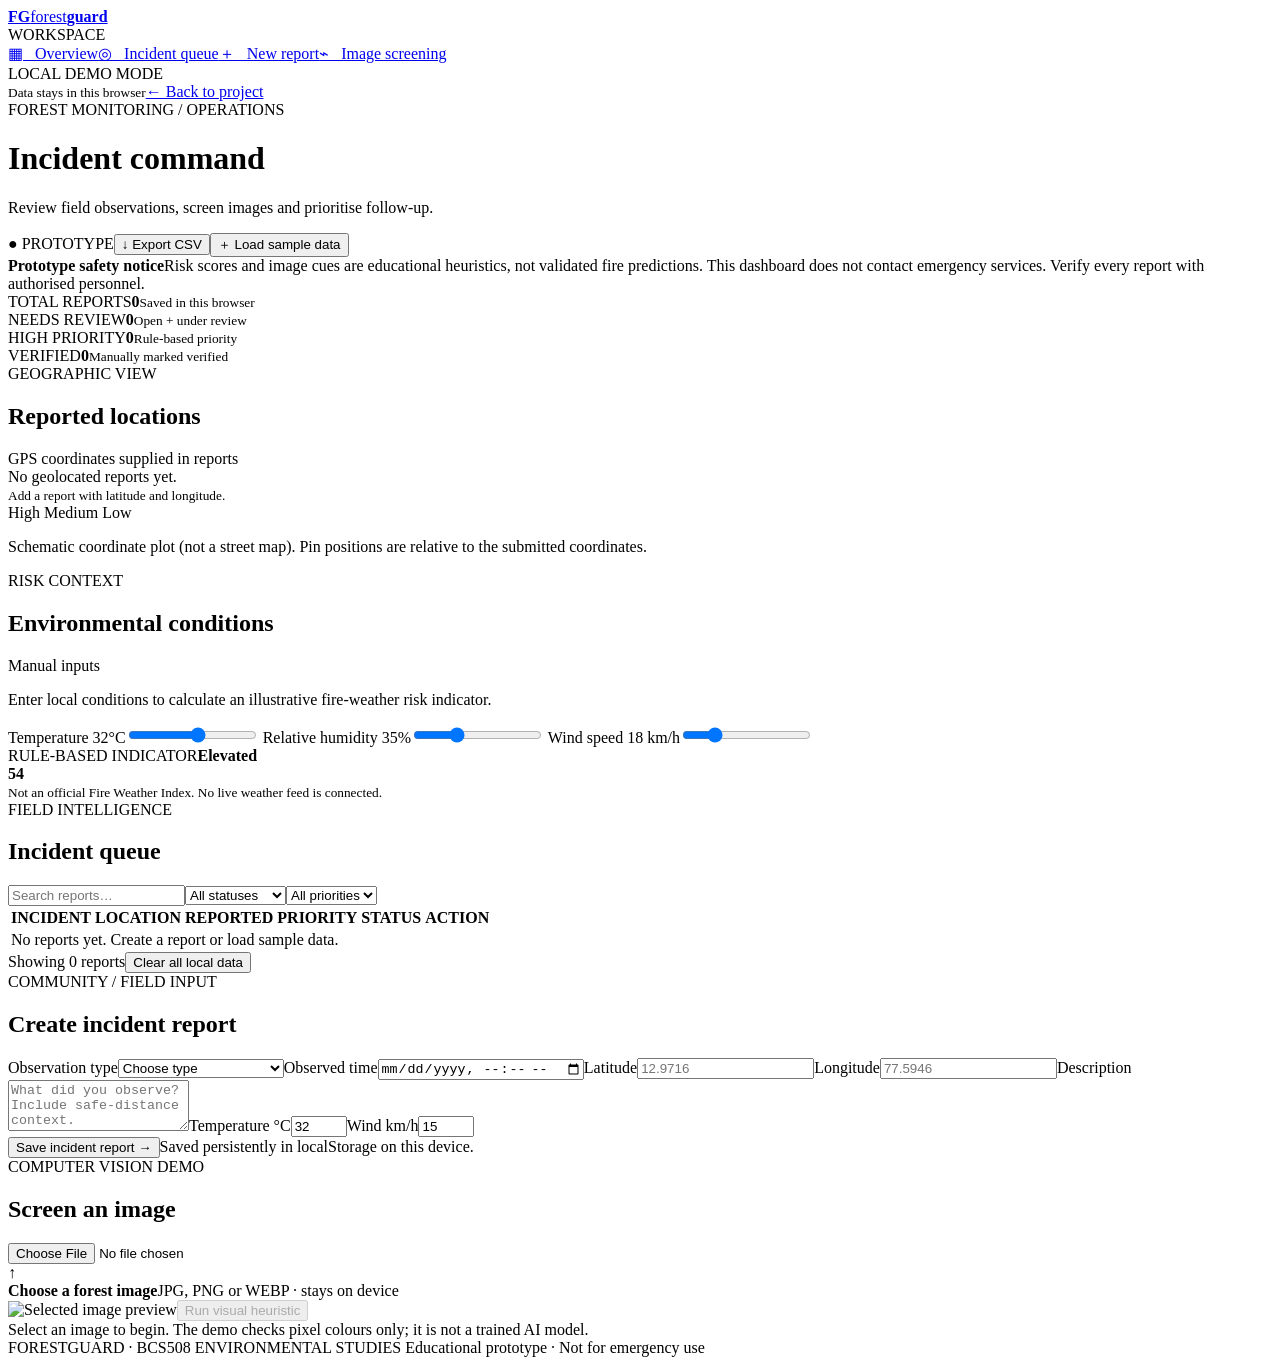
==== dashboard.html @ 06af94e9 "Add interactive ForestGuard operations dashboard" ====
<!doctype html>
<html lang="en"><head><meta charset="utf-8"><meta name="viewport" content="width=device-width,initial-scale=1"><meta name="theme-color" content="#142c21"><title>ForestGuard | Operations Dashboard</title><link rel="stylesheet" href="dashboard.css"></head>
<body>
<aside class="sidebar"><a class="brand" href="index.html"><b>FG</b><span>forest<strong>guard</strong></span></a><div class="side-label">WORKSPACE</div><a class="side-link active" href="#overview">▦ &nbsp; Overview</a><a class="side-link" href="#incidents">◎ &nbsp; Incident queue</a><a class="side-link" href="#new-report">＋ &nbsp; New report</a><a class="side-link" href="#screening">⌁ &nbsp; Image screening</a><div class="side-bottom"><span class="live-dot"></span> LOCAL DEMO MODE<br><small>Data stays in this browser</small><a href="index.html">← Back to project</a></div></aside>
<main class="main" id="overview">
<header class="header"><div><div class="eyebrow">FOREST MONITORING / OPERATIONS</div><h1>Incident command</h1><p>Review field observations, screen images and prioritise follow-up.</p></div><div class="header-actions"><span class="mode">● PROTOTYPE</span><button class="btn ghost" id="exportBtn">↓ Export CSV</button><button class="btn primary" id="sampleBtn">＋ Load sample data</button></div></header>
<div class="notice"><b>Prototype safety notice</b><span>Risk scores and image cues are educational heuristics, not validated fire predictions. This dashboard does not contact emergency services. Verify every report with authorised personnel.</span></div>
<section class="metrics"><article><span>TOTAL REPORTS</span><strong id="totalCount">0</strong><small>Saved in this browser</small></article><article><span>NEEDS REVIEW</span><strong id="reviewCount">0</strong><small>Open + under review</small></article><article><span>HIGH PRIORITY</span><strong id="highCount">0</strong><small>Rule-based priority</small></article><article><span>VERIFIED</span><strong id="verifiedCount">0</strong><small>Manually marked verified</small></article></section>
<section class="content-grid">
<div class="panel map-panel"><div class="panel-head"><div><span class="eyebrow">GEOGRAPHIC VIEW</span><h2>Reported locations</h2></div><span class="subtle">GPS coordinates supplied in reports</span></div><div class="map" id="map"><div class="map-grid"></div><div class="map-empty" id="mapEmpty">No geolocated reports yet.<br><small>Add a report with latitude and longitude.</small></div><div class="map-pins" id="mapPins"></div><div class="map-legend"><span><i class="pin red"></i> High</span><span><i class="pin amber"></i> Medium</span><span><i class="pin green"></i> Low</span></div></div><p class="map-foot">Schematic coordinate plot (not a street map). Pin positions are relative to the submitted coordinates.</p></div>
<div class="panel priority-panel"><div class="panel-head"><div><span class="eyebrow">RISK CONTEXT</span><h2>Environmental conditions</h2></div><span class="subtle">Manual inputs</span></div><p class="panel-copy">Enter local conditions to calculate an illustrative fire-weather risk indicator.</p>
<label>Temperature <output id="tempOut">32°C</output><input id="temperature" type="range" min="10" max="50" value="32"></label>
<label>Relative humidity <output id="humidityOut">35%</output><input id="humidity" type="range" min="5" max="100" value="35"></label>
<label>Wind speed <output id="windOut">18 km/h</output><input id="wind" type="range" min="0" max="80" value="18"></label>
<div class="risk-result"><div><span>RULE-BASED INDICATOR</span><strong id="weatherRisk">Elevated</strong></div><b id="weatherScore">54</b></div><small class="subtle">Not an official Fire Weather Index. No live weather feed is connected.</small></div>
</section>
<section class="panel table-panel" id="incidents"><div class="panel-head"><div><span class="eyebrow">FIELD INTELLIGENCE</span><h2>Incident queue</h2></div><div class="filters"><input id="searchInput" placeholder="Search reports…"><select id="statusFilter"><option value="all">All statuses</option><option>Open</option><option>Under review</option><option>Verified</option><option>False alarm</option></select><select id="priorityFilter"><option value="all">All priorities</option><option>High</option><option>Medium</option><option>Low</option></select></div></div><div class="table-wrap"><table><thead><tr><th>INCIDENT</th><th>LOCATION</th><th>REPORTED</th><th>PRIORITY</th><th>STATUS</th><th>ACTION</th></tr></thead><tbody id="incidentRows"><tr><td colspan="6" class="empty-row">No reports yet. Create a report or load sample data.</td></tr></tbody></table></div><div class="table-foot"><span id="showingCount">Showing 0 reports</span><button class="link-btn" id="clearBtn">Clear all local data</button></div></section>
<section class="bottom-grid">
<div class="panel" id="new-report"><div class="panel-head"><div><span class="eyebrow">COMMUNITY / FIELD INPUT</span><h2>Create incident report</h2></div></div><form id="reportForm" class="form-grid"><label>Observation type<select id="type" required><option value="">Choose type</option><option>Visible smoke</option><option>Visible flame</option><option>Burning vegetation</option><option>Strong burning smell</option><option>Other suspicious activity</option></select></label><label>Observed time<input id="time" type="datetime-local" required></label><label>Latitude<input id="lat" type="number" min="-90" max="90" step="any" placeholder="12.9716"></label><label>Longitude<input id="lon" type="number" min="-180" max="180" step="any" placeholder="77.5946"></label><label class="wide">Description<textarea id="description" rows="3" placeholder="What did you observe? Include safe-distance context."></textarea></label><label>Temperature °C<input id="reportTemp" type="number" min="-20" max="60" value="32"></label><label>Wind km/h<input id="reportWind" type="number" min="0" max="200" value="15"></label><div class="wide"><button class="btn primary" type="submit">Save incident report →</button><span class="inline-hint">Saved persistently in localStorage on this device.</span></div></form></div>
<div class="panel" id="screening"><div class="panel-head"><div><span class="eyebrow">COMPUTER VISION DEMO</span><h2>Screen an image</h2></div></div><div class="image-drop" id="imageDrop"><input type="file" id="imageFile" accept="image/*"><div class="upload-glyph">↑</div><b>Choose a forest image</b><span>JPG, PNG or WEBP · stays on device</span></div><img id="imagePreview" class="image-preview hidden" alt="Selected image preview"><button class="btn primary full" id="screenBtn" disabled>Run visual heuristic</button><div id="imageResult" class="image-result">Select an image to begin. The demo checks pixel colours only; it is not a trained AI model.</div></div>
</section>
<footer>FORESTGUARD · BCS508 ENVIRONMENTAL STUDIES <span>Educational prototype · Not for emergency use</span></footer>
</main><script src="dashboard.js"></script></body></html>
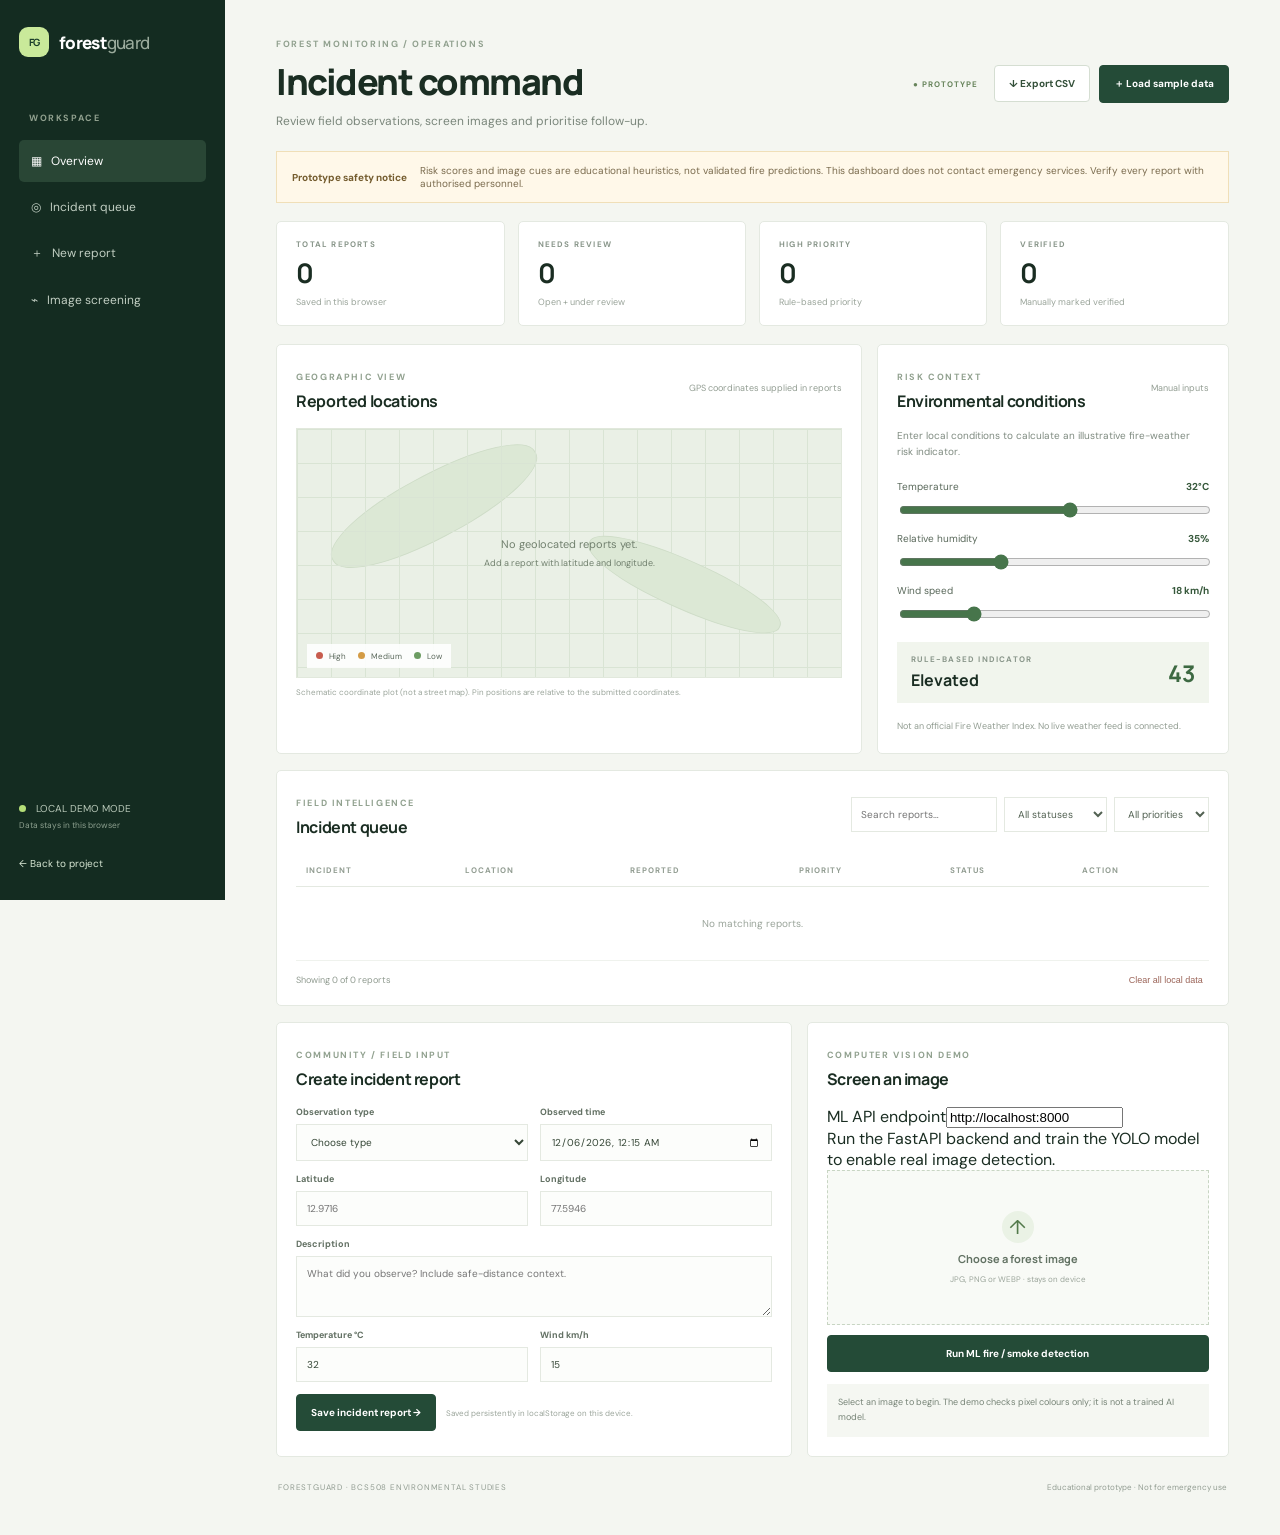
==== commit b2909177: "Connect image screening interface to ForestGuard ML API" ====
--- a/dashboard.html
+++ b/dashboard.html
@@ -17,7 +17,7 @@
 <section class="panel table-panel" id="incidents"><div class="panel-head"><div><span class="eyebrow">FIELD INTELLIGENCE</span><h2>Incident queue</h2></div><div class="filters"><input id="searchInput" placeholder="Search reports…"><select id="statusFilter"><option value="all">All statuses</option><option>Open</option><option>Under review</option><option>Verified</option><option>False alarm</option></select><select id="priorityFilter"><option value="all">All priorities</option><option>High</option><option>Medium</option><option>Low</option></select></div></div><div class="table-wrap"><table><thead><tr><th>INCIDENT</th><th>LOCATION</th><th>REPORTED</th><th>PRIORITY</th><th>STATUS</th><th>ACTION</th></tr></thead><tbody id="incidentRows"><tr><td colspan="6" class="empty-row">No reports yet. Create a report or load sample data.</td></tr></tbody></table></div><div class="table-foot"><span id="showingCount">Showing 0 reports</span><button class="link-btn" id="clearBtn">Clear all local data</button></div></section>
 <section class="bottom-grid">
 <div class="panel" id="new-report"><div class="panel-head"><div><span class="eyebrow">COMMUNITY / FIELD INPUT</span><h2>Create incident report</h2></div></div><form id="reportForm" class="form-grid"><label>Observation type<select id="type" required><option value="">Choose type</option><option>Visible smoke</option><option>Visible flame</option><option>Burning vegetation</option><option>Strong burning smell</option><option>Other suspicious activity</option></select></label><label>Observed time<input id="time" type="datetime-local" required></label><label>Latitude<input id="lat" type="number" min="-90" max="90" step="any" placeholder="12.9716"></label><label>Longitude<input id="lon" type="number" min="-180" max="180" step="any" placeholder="77.5946"></label><label class="wide">Description<textarea id="description" rows="3" placeholder="What did you observe? Include safe-distance context."></textarea></label><label>Temperature °C<input id="reportTemp" type="number" min="-20" max="60" value="32"></label><label>Wind km/h<input id="reportWind" type="number" min="0" max="200" value="15"></label><div class="wide"><button class="btn primary" type="submit">Save incident report →</button><span class="inline-hint">Saved persistently in localStorage on this device.</span></div></form></div>
-<div class="panel" id="screening"><div class="panel-head"><div><span class="eyebrow">COMPUTER VISION DEMO</span><h2>Screen an image</h2></div></div><div class="image-drop" id="imageDrop"><input type="file" id="imageFile" accept="image/*"><div class="upload-glyph">↑</div><b>Choose a forest image</b><span>JPG, PNG or WEBP · stays on device</span></div><img id="imagePreview" class="image-preview hidden" alt="Selected image preview"><button class="btn primary full" id="screenBtn" disabled>Run visual heuristic</button><div id="imageResult" class="image-result">Select an image to begin. The demo checks pixel colours only; it is not a trained AI model.</div></div>
+<div class="panel" id="screening"><div class="panel-head"><div><span class="eyebrow">COMPUTER VISION DEMO</span><h2>Screen an image</h2></div></div><label class="api-label">ML API endpoint<input id="apiUrl" type="url" value="http://localhost:8000" placeholder="https://your-api.example.com"></label><div class="api-help">Run the FastAPI backend and train the YOLO model to enable real image detection.</div><div class="image-drop" id="imageDrop"><input type="file" id="imageFile" accept="image/*"><div class="upload-glyph">↑</div><b>Choose a forest image</b><span>JPG, PNG or WEBP · stays on device</span></div><img id="imagePreview" class="image-preview hidden" alt="Selected image preview"><button class="btn primary full" id="screenBtn" disabled>Run ML fire / smoke detection</button><div id="imageResult" class="image-result">Select an image to begin. The demo checks pixel colours only; it is not a trained AI model.</div></div>
 </section>
 <footer>FORESTGUARD · BCS508 ENVIRONMENTAL STUDIES <span>Educational prototype · Not for emergency use</span></footer>
 </main><script src="dashboard.js"></script></body></html>
--- a/dashboard.css
+++ b/dashboard.css
@@ -0,0 +1 @@
+@import url('https://fonts.googleapis.com/css2?family=DM+Sans:wght@400;500;600;700&family=Manrope:wght@500;600;700;800&display=swap');:root{--ink:#1a2d22;--green:#244b37;--lime:#c9e99a;--muted:#7a867b;--line:#e4e9e1;--bg:#f4f6f1}*{box-sizing:border-box}body{margin:0;background:var(--bg);color:var(--ink);font-family:'DM Sans',sans-serif}.sidebar{position:fixed;inset:0 auto 0 0;width:225px;background:#142c21;color:#fff;padding:27px 19px;display:flex;flex-direction:column;z-index:5}.brand{display:flex;gap:10px;align-items:center;text-decoration:none;color:#fff;font:800 17px Manrope;letter-spacing:-.7px;margin:0 0 55px}.brand b{width:30px;height:30px;background:#c9e99a;color:#193c29;border-radius:9px;display:grid;place-items:center;font-size:10px}.brand strong{font-weight:500;color:#9aab9c}.side-label,.eyebrow{font-size:9px;letter-spacing:1.6px;font-weight:700;color:#91a18f}.side-label{margin:0 0 14px 10px}.side-link{padding:13px 12px;color:#c1cec2;text-decoration:none;font-size:12px;border-radius:5px;margin:2px 0}.side-link.active,.side-link:hover{background:#294635;color:#fff}.side-bottom{margin-top:auto;font-size:10px;color:#b8c8b8;line-height:1.9}.side-bottom small{display:block;color:#8da08f}.side-bottom a{display:block;color:#d8e7d4;margin-top:20px;text-decoration:none}.live-dot{display:inline-block;width:7px;height:7px;background:#b5df78;border-radius:50%;margin-right:7px}.main{margin-left:225px;padding:38px clamp(22px,4vw,60px);max-width:1700px}.header{display:flex;justify-content:space-between;align-items:center;gap:20px;margin-bottom:22px}.header h1{font:800 clamp(26px,3vw,36px) Manrope;letter-spacing:-1.5px;margin:7px 0}.header p{margin:0;color:var(--muted);font-size:12px}.header-actions{display:flex;align-items:center;gap:9px}.mode{font-size:8px;letter-spacing:1px;color:#67845b;font-weight:700;margin-right:7px}.btn{border:1px solid #d5ded2;background:white;color:#34503a;padding:11px 14px;font:700 10px 'DM Sans';cursor:pointer;border-radius:4px}.btn.primary{background:var(--green);border-color:var(--green);color:#fff}.btn:hover{filter:brightness(1.08)}.notice{background:#fff8e9;border:1px solid #f0dfb8;padding:12px 15px;display:flex;gap:13px;align-items:center;font-size:10px;color:#7a6b4e;margin-bottom:18px}.notice b{white-space:nowrap;color:#745c2e}.metrics{display:grid;grid-template-columns:repeat(4,1fr);gap:13px;margin-bottom:18px}.metrics article,.panel{background:#fff;border:1px solid var(--line);border-radius:5px}.metrics article{padding:17px 19px;display:flex;flex-direction:column;gap:5px}.metrics article span,.risk-result span{font-size:8px;letter-spacing:1.2px;color:#89968a;font-weight:700}.metrics article strong{font:700 27px Manrope;letter-spacing:-1px}.metrics article small{font-size:9px;color:#9aa49a}.content-grid{display:grid;grid-template-columns:1.25fr .75fr;gap:15px;margin-bottom:16px}.panel{padding:19px}.panel-head{display:flex;align-items:center;justify-content:space-between;gap:12px;margin-bottom:16px}.panel-head h2{font:700 16px Manrope;margin:5px 0 0;letter-spacing:-.4px}.subtle{font-size:9px;color:#929d92}.map{height:250px;position:relative;overflow:hidden;background:#eaf0e6;border:1px solid #e1e8dc}.map-grid{position:absolute;inset:0;background-image:linear-gradient(#d9e4d4 1px,transparent 1px),linear-gradient(90deg,#d9e4d4 1px,transparent 1px);background-size:34px 34px}.map:before,.map:after{content:"";position:absolute;background:#dce8d5;border:1px solid #cfddc8;border-radius:48%;width:42%;height:25%;left:4%;top:18%;transform:rotate(-28deg)}.map:after{left:52%;top:53%;width:38%;height:19%;transform:rotate(24deg)}.map-empty{position:absolute;inset:0;display:grid;align-content:center;justify-content:center;text-align:center;font-size:11px;color:#72816f;line-height:1.8;z-index:1}.map-empty small{font-size:9px}.map-pins{position:absolute;inset:0;z-index:2}.map-pin{position:absolute;width:15px;height:15px;border:3px solid #fff;border-radius:50%;box-shadow:0 1px 5px #344b3b77;cursor:pointer;transform:translate(-50%,-50%)}.map-pin.high{background:#c75c4e}.map-pin.medium{background:#d39b45}.map-pin.low{background:#6c9c62}.map-legend{position:absolute;bottom:9px;left:10px;z-index:3;background:#ffffffdf;padding:7px 9px;display:flex;gap:12px;font-size:8px;color:#59675a}.pin{display:inline-block;width:7px;height:7px;border-radius:50%;margin-right:4px}.pin.red{background:#c75c4e}.pin.amber{background:#d39b45}.pin.green{background:#6c9c62}.map-foot{font-size:8px;color:#9aa49a;margin:9px 0 0}.priority-panel .panel-copy{font-size:10px;color:#7f8b80;line-height:1.6;margin:0 0 20px}.priority-panel label{display:block;font-size:10px;color:#59685a;margin:14px 0}.priority-panel output{float:right;font-weight:700;color:#36583b}.priority-panel input{display:block;width:100%;margin-top:9px;accent-color:#47754b}.risk-result{display:flex;align-items:center;justify-content:space-between;background:#f1f5ed;padding:12px 14px;margin:20px 0 10px}.risk-result div{display:flex;flex-direction:column;gap:5px}.risk-result strong{font:700 16px Manrope}.risk-result>b{font:700 23px Manrope;color:#3d6942}.table-panel{margin-bottom:16px}.filters{display:flex;gap:7px}.filters input,.filters select{border:1px solid var(--line);background:#fff;padding:9px;font:10px 'DM Sans';color:#536253;max-width:150px}.table-wrap{overflow-x:auto}table{border-collapse:collapse;width:100%;min-width:720px}th{text-align:left;font-size:8px;letter-spacing:1px;color:#929d92;font-weight:700;padding:11px 10px;border-bottom:1px solid var(--line)}td{padding:13px 10px;border-bottom:1px solid #eff2ed;font-size:10px;color:#526052}td strong{font-size:10px;color:#2c4131}td small{display:block;color:#9aa49a;font-size:8px;margin-top:4px}.priority,.status{display:inline-block;padding:5px 7px;border-radius:3px;font-size:8px;font-weight:700}.priority.high{background:#fae9e6;color:#a44c40}.priority.medium{background:#fbf1df;color:#9b702e}.priority.low{background:#edf4e9;color:#577b4e}.status{background:#f0f2ef;color:#687568}.action-select{border:1px solid var(--line);padding:6px;font:9px 'DM Sans';background:#fff;color:#516051}.empty-row{text-align:center;padding:30px!important;color:#9aa49a}.table-foot{display:flex;justify-content:space-between;padding-top:13px;font-size:9px;color:#909b90}.link-btn{border:0;background:none;color:#9b6458;font-size:9px;cursor:pointer}.bottom-grid{display:grid;grid-template-columns:1.1fr .9fr;gap:15px}.form-grid{display:grid;grid-template-columns:1fr 1fr;gap:12px}.form-grid label{display:flex;flex-direction:column;gap:6px;font-size:9px;font-weight:700;color:#627063}.form-grid input,.form-grid select,.form-grid textarea{width:100%;border:1px solid var(--line);padding:10px;font:10px 'DM Sans';background:#fcfdfb;color:#354636;outline:none}.form-grid input:focus,.form-grid textarea:focus,.form-grid select:focus{border-color:#86a77a}.wide{grid-column:1/-1}.inline-hint{font-size:8px;color:#9ba59b;margin-left:10px}.image-drop{height:155px;border:1px dashed #c8d5c3;background:#f8faf6;display:flex;align-items:center;justify-content:center;flex-direction:column;gap:8px;cursor:pointer;color:#627263}.image-drop input{display:none}.image-drop b{font:700 11px Manrope}.image-drop span{font-size:8px;color:#9ba59b}.upload-glyph{width:32px;height:32px;border-radius:50%;display:grid;place-items:center;background:#eaf2e5;color:#52794a;font-size:20px}.image-preview{width:100%;height:155px;object-fit:cover;margin:10px 0}.image-result{font-size:9px;line-height:1.7;color:#778477;background:#f5f7f2;padding:11px;margin-top:12px}.full{width:100%;margin-top:10px}.hidden{display:none!important}footer{display:flex;justify-content:space-between;color:#929d92;font-size:8px;letter-spacing:.8px;padding:25px 2px 5px}footer span{letter-spacing:0}@media(max-width:1050px){.sidebar{width:190px}.main{margin-left:190px}.content-grid,.bottom-grid{grid-template-columns:1fr}.header{align-items:flex-start;flex-direction:column}.metrics{grid-template-columns:repeat(2,1fr)}}@media(max-width:650px){.sidebar{position:static;width:auto;height:auto;padding:12px 16px;display:flex;flex-direction:row;align-items:center;gap:10px}.brand{margin:0 auto 0 0}.side-label,.side-link,.side-bottom{display:none}.main{margin:0;padding:24px 14px}.header-actions{flex-wrap:wrap}.metrics{gap:8px}.metrics article{padding:13px}.filters{flex-wrap:wrap}.filters input,.filters select{max-width:none;flex:1}.panel{padding:14px}.form-grid{grid-template-columns:1fr}.wide{grid-column:auto}.notice{align-items:flex-start;flex-direction:column;gap:4px}footer{gap:8px;flex-direction:column}}
